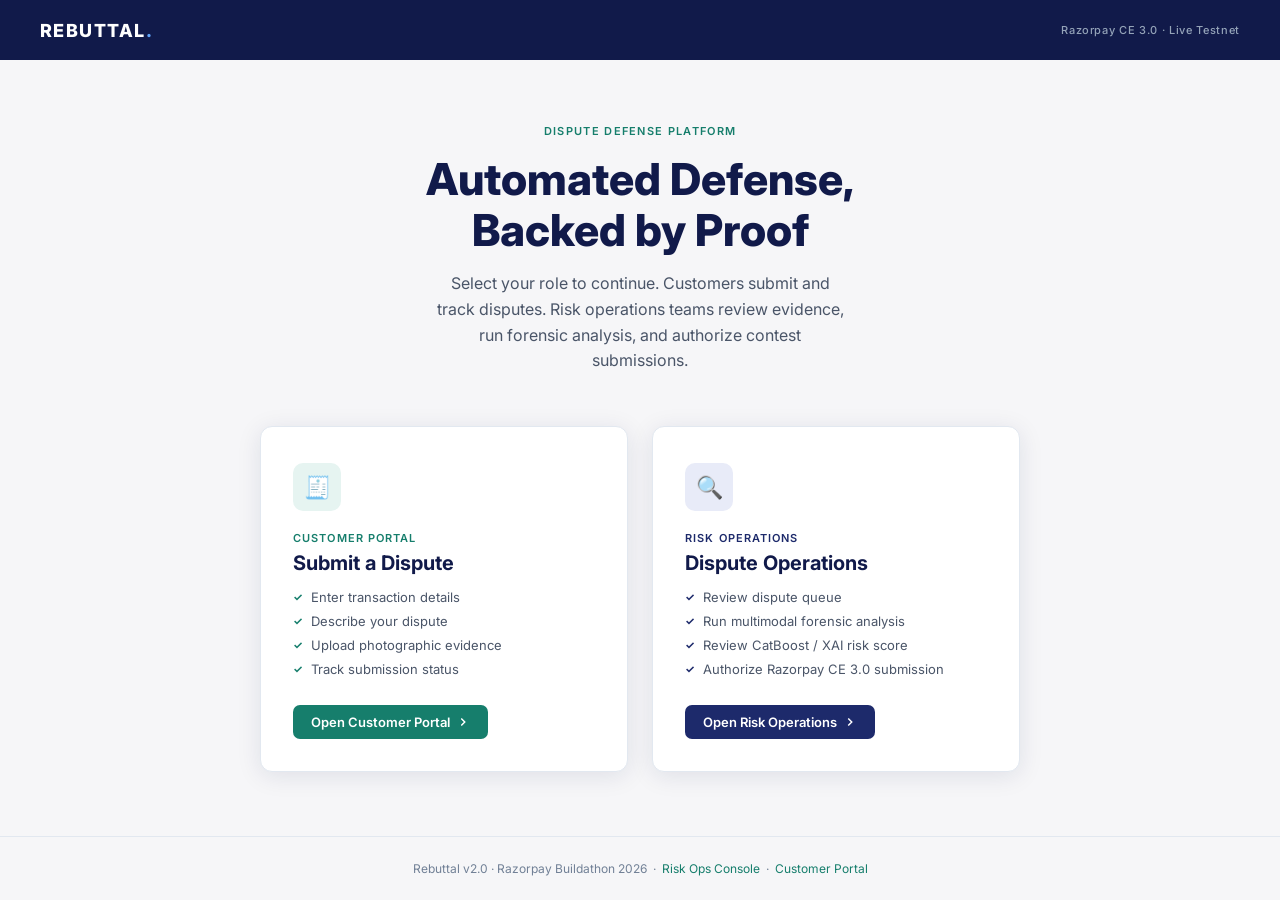
==== frontend/landing.html @ d8c3aae4 "feat: complete multimodal dispute operations platform with dual portals, CE 3.0, and PDF audit recei" ====
<!DOCTYPE html>
<html lang="en">
<head>
  <meta charset="UTF-8" />
  <meta name="viewport" content="width=device-width, initial-scale=1.0" />
  <title>Rebuttal — Dispute Defense Platform</title>
  <meta name="description" content="Rebuttal: Multimodal AI-powered chargeback defense. Customer dispute portal and risk operations console." />
  <link rel="preconnect" href="https://fonts.googleapis.com" />
  <link rel="preconnect" href="https://fonts.gstatic.com" crossorigin />
  <link href="https://fonts.googleapis.com/css2?family=Inter:wght@300;400;500;600;700;800&display=swap" rel="stylesheet" />
  <style>
    *, *::before, *::after { box-sizing: border-box; margin: 0; padding: 0; }

    :root {
      --navy:      #111a4a;
      --navy-mid:  #1d2a6b;
      --seafoam:   #167e6c;
      --seafoam-light: #e6f4f1;
      --cloud:     #f6f6f8;
      --white:     #ffffff;
      --slate:     #4a5568;
      --slate-light: #718096;
      --border:    #e2e8f0;
      --shadow:    0 4px 24px rgba(17,26,74,0.10);
      --shadow-lg: 0 8px 40px rgba(17,26,74,0.16);
      --radius:    12px;
    }

    html, body {
      height: 100%;
      font-family: 'Inter', system-ui, sans-serif;
      background: var(--cloud);
      color: var(--navy);
    }

    body {
      display: flex;
      flex-direction: column;
      min-height: 100vh;
    }

    /* ── Header ── */
    .lp-header {
      background: var(--navy);
      padding: 0 40px;
      height: 60px;
      display: flex;
      align-items: center;
      justify-content: space-between;
    }
    .lp-brand {
      font-size: 18px;
      font-weight: 800;
      color: var(--white);
      letter-spacing: 0.08em;
    }
    .lp-brand span { color: #60a5fa; }
    .lp-env-tag {
      font-size: 11px;
      font-weight: 500;
      color: #94a3b8;
      letter-spacing: 0.06em;
    }

    /* ── Hero ── */
    .lp-hero {
      flex: 1;
      display: flex;
      flex-direction: column;
      align-items: center;
      justify-content: center;
      padding: 64px 24px;
      text-align: center;
    }

    .lp-eyebrow {
      font-size: 11px;
      font-weight: 600;
      letter-spacing: 0.12em;
      color: var(--seafoam);
      text-transform: uppercase;
      margin-bottom: 16px;
    }

    .lp-title {
      font-size: clamp(28px, 5vw, 44px);
      font-weight: 800;
      color: var(--navy);
      line-height: 1.15;
      max-width: 560px;
      margin-bottom: 16px;
    }

    .lp-subtitle {
      font-size: 16px;
      color: var(--slate);
      max-width: 420px;
      line-height: 1.6;
      margin-bottom: 52px;
    }

    /* ── Role Cards ── */
    .lp-cards {
      display: grid;
      grid-template-columns: 1fr 1fr;
      gap: 24px;
      max-width: 760px;
      width: 100%;
    }

    @media (max-width: 560px) {
      .lp-cards { grid-template-columns: 1fr; }
    }

    .role-card {
      background: var(--white);
      border: 1.5px solid var(--border);
      border-radius: var(--radius);
      padding: 36px 32px 32px;
      text-align: left;
      cursor: pointer;
      text-decoration: none;
      display: block;
      transition: transform 0.18s ease, box-shadow 0.18s ease, border-color 0.18s ease;
      box-shadow: var(--shadow);
      position: relative;
      overflow: hidden;
    }

    .role-card::before {
      content: '';
      position: absolute;
      top: 0; left: 0; right: 0;
      height: 4px;
      background: var(--card-accent, var(--seafoam));
      transform: scaleX(0);
      transition: transform 0.2s ease;
      transform-origin: left;
    }

    .role-card:hover {
      transform: translateY(-4px);
      box-shadow: var(--shadow-lg);
      border-color: var(--card-accent, var(--seafoam));
    }

    .role-card:hover::before { transform: scaleX(1); }

    .role-card.customer { --card-accent: var(--seafoam); }
    .role-card.admin    { --card-accent: var(--navy-mid); }

    .rc-icon {
      width: 48px;
      height: 48px;
      border-radius: 10px;
      display: flex;
      align-items: center;
      justify-content: center;
      margin-bottom: 20px;
      font-size: 22px;
    }

    .customer .rc-icon { background: var(--seafoam-light); }
    .admin    .rc-icon { background: #e8ebf8; }

    .rc-label {
      font-size: 11px;
      font-weight: 600;
      letter-spacing: 0.10em;
      text-transform: uppercase;
      margin-bottom: 6px;
    }
    .customer .rc-label { color: var(--seafoam); }
    .admin    .rc-label { color: var(--navy-mid); }

    .rc-title {
      font-size: 20px;
      font-weight: 700;
      color: var(--navy);
      margin-bottom: 10px;
    }

    .rc-desc {
      font-size: 13.5px;
      color: var(--slate);
      line-height: 1.55;
      margin-bottom: 28px;
    }

    .rc-cta {
      display: inline-flex;
      align-items: center;
      gap: 6px;
      font-size: 13px;
      font-weight: 600;
      color: var(--white);
      background: var(--card-accent, var(--seafoam));
      border-radius: 7px;
      padding: 9px 18px;
      transition: opacity 0.15s;
    }
    .rc-cta:hover { opacity: 0.88; }

    .rc-bullets {
      list-style: none;
      margin-bottom: 24px;
    }
    .rc-bullets li {
      font-size: 13px;
      color: var(--slate);
      padding: 4px 0;
      display: flex;
      align-items: center;
      gap: 8px;
    }
    .rc-bullets li::before {
      content: '✓';
      font-size: 11px;
      font-weight: 700;
      color: var(--card-accent, var(--seafoam));
      flex-shrink: 0;
    }

    /* ── Footer ── */
    .lp-footer {
      text-align: center;
      padding: 24px;
      font-size: 12px;
      color: var(--slate-light);
      border-top: 1px solid var(--border);
    }
    .lp-footer a { color: var(--seafoam); text-decoration: none; }
  </style>
</head>
<body>

  <header class="lp-header">
    <div class="lp-brand">REBUTTAL<span>.</span></div>
    <div class="lp-env-tag">Razorpay CE 3.0 · Live Testnet</div>
  </header>

  <main class="lp-hero">
    <p class="lp-eyebrow">Dispute Defense Platform</p>
    <h1 class="lp-title">Automated Defense,<br>Backed by Proof</h1>
    <p class="lp-subtitle">
      Select your role to continue. Customers submit and track disputes.
      Risk operations teams review evidence, run forensic analysis, and authorize contest submissions.
    </p>

    <div class="lp-cards">

      <!-- Customer Portal -->
      <a href="/customer" class="role-card customer" id="btn-customer-portal">
        <div class="rc-icon">🧾</div>
        <div class="rc-label">Customer Portal</div>
        <div class="rc-title">Submit a Dispute</div>
        <ul class="rc-bullets">
          <li>Enter transaction details</li>
          <li>Describe your dispute</li>
          <li>Upload photographic evidence</li>
          <li>Track submission status</li>
        </ul>
        <span class="rc-cta">
          Open Customer Portal
          <svg width="14" height="14" viewBox="0 0 24 24" fill="none" stroke="currentColor" stroke-width="2.5"><polyline points="9 18 15 12 9 6"/></svg>
        </span>
      </a>

      <!-- Risk Operations / Admin -->
      <a href="/admin" class="role-card admin" id="btn-admin-portal">
        <div class="rc-icon">🔍</div>
        <div class="rc-label">Risk Operations</div>
        <div class="rc-title">Dispute Operations</div>
        <ul class="rc-bullets">
          <li>Review dispute queue</li>
          <li>Run multimodal forensic analysis</li>
          <li>Review CatBoost / XAI risk score</li>
          <li>Authorize Razorpay CE 3.0 submission</li>
        </ul>
        <span class="rc-cta" style="background: var(--navy-mid);">
          Open Risk Operations
          <svg width="14" height="14" viewBox="0 0 24 24" fill="none" stroke="currentColor" stroke-width="2.5"><polyline points="9 18 15 12 9 6"/></svg>
        </span>
      </a>

    </div>
  </main>

  <footer class="lp-footer">
    Rebuttal v2.0 · Razorpay Buildathon 2026 &nbsp;·&nbsp;
    <a href="/admin">Risk Ops Console</a> &nbsp;·&nbsp;
    <a href="/customer">Customer Portal</a>
  </footer>

</body>
</html>
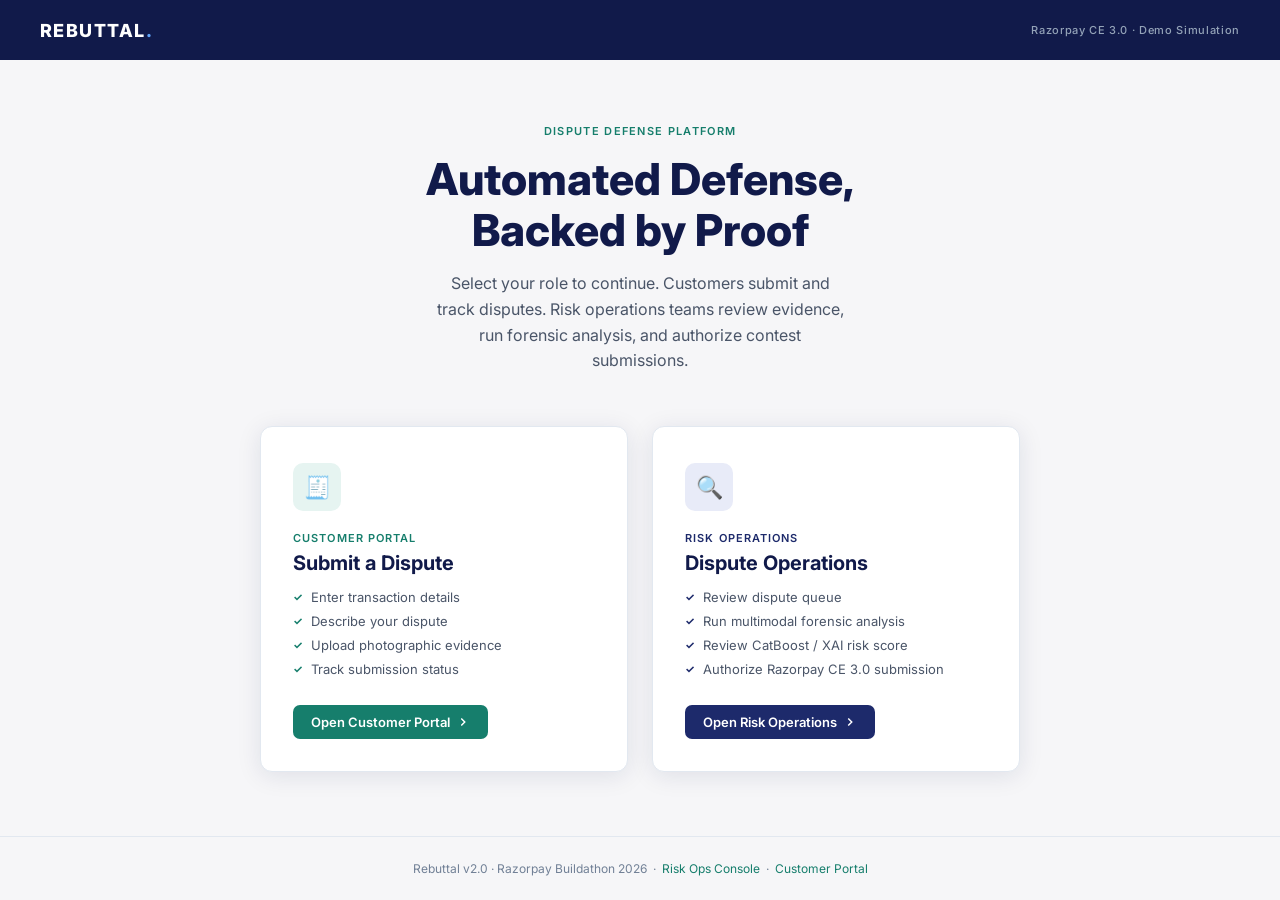
==== commit d7e1233d: "buildathon: finalize multi-modal chargeback defender, audit receipt chronology, and ce 3.0 simulator" ====
--- a/frontend/landing.html
+++ b/frontend/landing.html
@@ -236,7 +236,7 @@
 
   <header class="lp-header">
     <div class="lp-brand">REBUTTAL<span>.</span></div>
-    <div class="lp-env-tag">Razorpay CE 3.0 · Live Testnet</div>
+    <div class="lp-env-tag" id="landing-env-tag">Razorpay CE 3.0 · Demo Simulation</div>
   </header>
 
   <main class="lp-hero">
